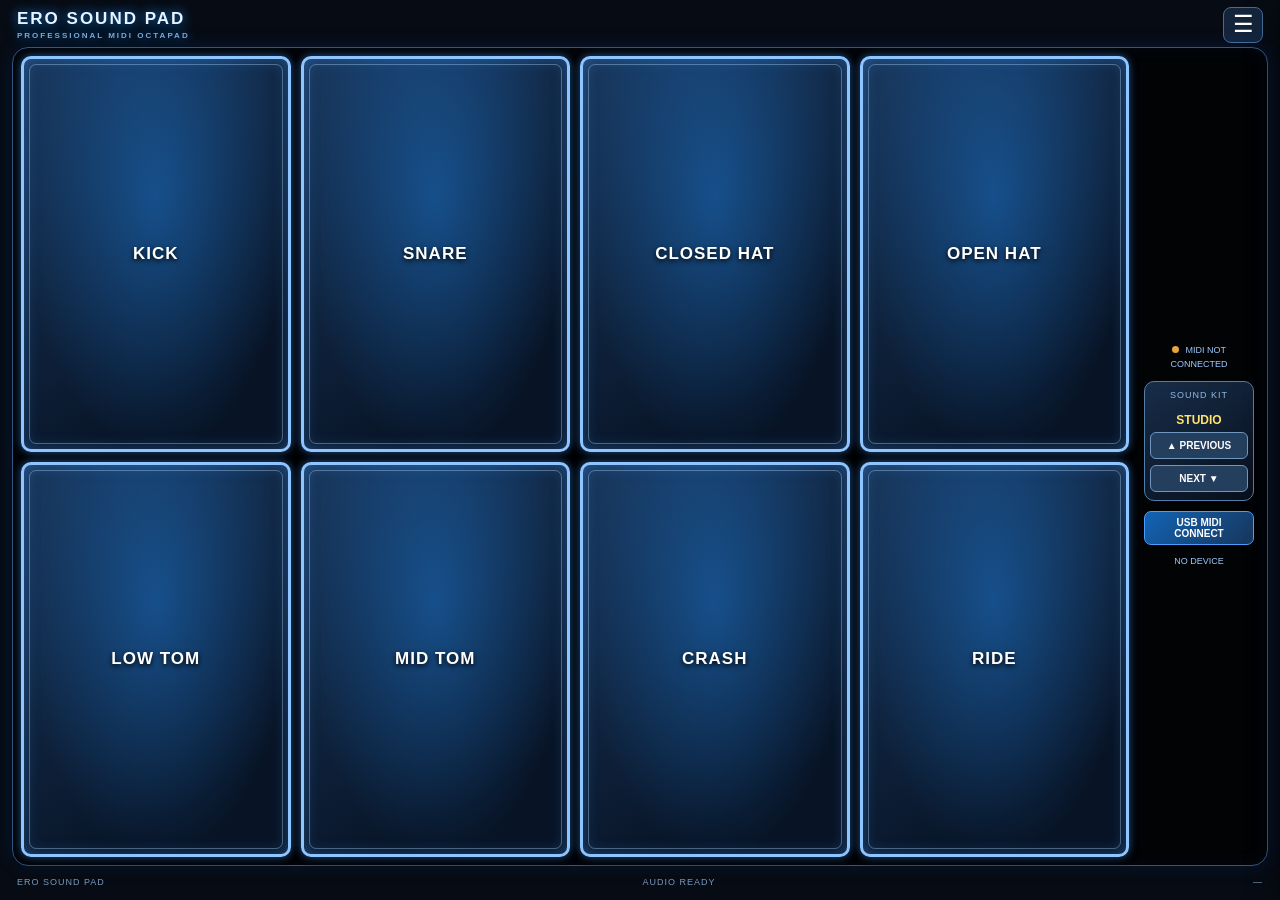
==== index.html @ a46ae7a3 "Add files via upload" ====
<!DOCTYPE html>
<html lang="en">
<head>
<meta charset="UTF-8">
<meta name="viewport" content="width=device-width, initial-scale=1.0, maximum-scale=1.0, user-scalable=no">
<meta name="theme-color" content="#080d18">
<title>ERO SOUND PAD</title>
<link rel="manifest" href="./manifest.json">
<link rel="icon" type="image/png" sizes="192x192" href="./icon-192.png">
<link rel="apple-touch-icon" href="./icon-192.png">
<meta name="mobile-web-app-capable" content="yes">
<meta name="apple-mobile-web-app-capable" content="yes">
<meta name="apple-mobile-web-app-status-bar-style" content="black-translucent">

<style>
:root {
    --pad-border: #8fc5ff;
    --pad-glow: 0.55;
    --pad-radius: 12px;
    --pad-top: #19385e;
    --pad-bottom: #081426;
    --panel-bg: #070b13;
}
* {
    box-sizing: border-box;
    -webkit-tap-highlight-color: transparent;
}

html, body {
    margin: 0;
    width: 100%;
    height: 100%;
    overflow: hidden;
    background: var(--panel-bg);
    color: white;
    font-family: Arial, sans-serif;
    user-select: none;
    -webkit-user-select: none;
}

button {
    font-family: inherit;
    cursor: pointer;
}

#app {
    width: 100%;
    height: 100dvh;
    min-height: 0;
    display: flex;
    flex-direction: column;
    padding: 9px;
    gap: 8px;
    background: var(--panel-bg);
}

/* TOP BAR */
.topbar {
    height: 43px;
    min-height: 43px;
    display: flex;
    align-items: center;
    justify-content: space-between;
    padding: 0 5px;
}

.brand {
    font-size: 17px;
    font-weight: 900;
    letter-spacing: 2px;
    color: #e8f4ff;
    text-shadow: 0 0 12px #168dff;
}

.brand small {
    display: block;
    margin-top: 2px;
    font-size: 8px;
    letter-spacing: 2px;
    color: #7da9d8;
}

.menu-button {
    width: 40px;
    height: 36px;
    border: 1px solid #456b96;
    border-radius: 8px;
    color: white;
    background: #14243b;
    font-size: 23px;
}

/* MAIN AREA */
.main {
    flex: 1;
    min-height: 0;
    display: grid;
    grid-template-columns: minmax(0, 1fr) 112px;
    gap: 10px;
    padding: 9px;
    border: 1px solid #34577c;
    border-radius: 16px;
    background: rgba(0, 0, 0, 0.72);
    box-shadow:
        0 0 20px rgba(0, 110, 255, 0.13),
        inset 0 0 18px rgba(30, 100, 180, 0.08);
}

/* EIGHT PADS */
#padGrid {
    display: grid !important;
    grid-template-columns: repeat(4, minmax(0, 1fr)) !important;
    grid-template-rows: repeat(2, minmax(0, 1fr)) !important;
    gap: 9px !important;
    width: 100%;
    height: 100%;
    min-width: 0;
    min-height: 0;
}

#padGrid [data-pad] {
    position: relative;
    display: flex;
    align-items: center;
    justify-content: center;
    min-width: 0;
    min-height: 0;
    padding: 4px;

    border: 3px solid var(--pad-border) !important;
    border-radius: var(--pad-radius) !important;

    background:
        radial-gradient(ellipse at 50% 35%,
        rgba(28, 117, 205, 0.52),
        transparent 72%),
        linear-gradient(145deg, var(--pad-top), var(--pad-bottom) 80%) !important;

    color: #ffffff !important;
    font-size: clamp(10px, 2.2vw, 17px) !important;
    font-weight: 900 !important;
    letter-spacing: 1px;

    text-shadow: 0 2px 5px #000;
    box-shadow:
        inset 0 0 15px rgba(65, 155, 255, 0.35),
        0 0 8px rgba(65, 155, 255, var(--pad-glow)),
        0 4px 8px rgba(0, 0, 0, 0.7) !important;

    touch-action: none;
    user-select: none;
    -webkit-user-select: none;
    overflow: hidden;
    transition: transform 0.06s, background 0.06s;
}

#padGrid [data-pad]::before {
    content: "";
    position: absolute;
    inset: 5px;
    border: 1px solid rgba(190, 225, 255, 0.35);
    border-radius: 7px;
    pointer-events: none;
}

/* PAD PRESSED EFFECT */
#padGrid [data-pad]:active,
#padGrid [data-pad].active {
    transform: scale(0.96);
    border-color: #ffffff !important;
    background: radial-gradient(circle, #75e4ff, #147bd8 60%, #08264b) !important;
    box-shadow:
        0 0 15px #42caff,
        0 0 30px rgba(40, 160, 255, 0.95),
        inset 0 0 20px rgba(255,255,255,0.5) !important;
}

/* RIGHT CONTROL PANEL */
.side-panel {
    display: flex;
    flex-direction: column;
    align-items: stretch;
    justify-content: center;
    gap: 10px;
    min-width: 0;
    padding: 5px;
}

.connection {
    text-align: center;
    font-size: 9px;
    line-height: 1.5;
    color: #9ccaff;
    overflow-wrap: anywhere;
}

.status-dot {
    display: inline-block;
    width: 7px;
    height: 7px;
    margin-right: 4px;
    border-radius: 50%;
    background: #e7a43c;
}

.status-dot.on {
    background: #27e88c;
    box-shadow: 0 0 8px #27e88c;
}

.kit-box {
    border: 1px solid #547da7;
    border-radius: 10px;
    padding: 8px 5px;
    background: linear-gradient(145deg, #172d48, #080f1c);
    text-align: center;
}

.kit-label {
    font-size: 9px;
    color: #8fb9e7;
    letter-spacing: 1px;
    margin-bottom: 7px;
}

.kit-name {
    min-height: 25px;
    display: flex;
    align-items: center;
    justify-content: center;
    color: #ffe36b;
    font-weight: 900;
    font-size: 12px;
    overflow-wrap: anywhere;
}

.kit-buttons {
    display: flex;
    flex-direction: column;
    gap: 6px;
}

.kit-buttons button {
    height: 27px;
    border: 1px solid #7196bd;
    border-radius: 6px;
    background: #243e5d;
    color: white;
    font-size: 10px;
    font-weight: bold;
}

.kit-buttons button:active {
    background: #1687df;
}

.midi-button {
    height: 34px;
    border: 1px solid #4d9dff;
    border-radius: 7px;
    background: linear-gradient(135deg, #1264b5, #17365c);
    color: white;
    font-size: 10px;
    font-weight: bold;
}

.midi-button:active {
    background: #258de8;
}

/* BOTTOM BAR */
.bottom {
    height: 28px;
    min-height: 28px;
    display: flex;
    align-items: center;
    justify-content: space-between;
    padding: 0 5px;
    color: #7799bd;
    font-size: 9px;
    letter-spacing: 1px;
}

/* MENU PANEL */
#menuPanel {
    position: fixed;
    z-index: 20;
    top: 0;
    right: 0;
    width: min(340px, 88vw);
    height: 100dvh;
    padding: 15px;
    overflow-y: auto;
    background: #0c1727;
    border-left: 1px solid #42658c;
    box-shadow: -10px 0 30px #000b;
    transform: translateX(105%);
    transition: transform 0.2s ease;
}

#menuPanel.open {
    transform: translateX(0);
}

.menu-heading {
    display: flex;
    justify-content: space-between;
    align-items: center;
    margin-bottom: 15px;
    font-weight: bold;
    color: #b9dcff;
}

#closeMenu {
    border: 1px solid #456b96;
    border-radius: 6px;
    padding: 6px 12px;
    color: white;
    background: #1b3553;
}

.menu-section {
    margin: 12px 0;
    padding: 12px;
    border: 1px solid #294b70;
    border-radius: 10px;
    background: #101f33;
}

.menu-section h3 {
    margin: 0 0 10px;
    font-size: 12px;
    color: #80baff;
}

#volume {
    width: 100%;
    accent-color: #269cff;
}

#volumeText {
    font-size: 12px;
    color: #ffe36b;
}

#stop {
    width: 100%;
    height: 34px;
    border: 1px solid #bd5555;
    border-radius: 7px;
    background: #572329;
    color: white;
    font-weight: bold;
}

#mapping {
    display: flex;
    flex-direction: column;
    gap: 7px;
}

.mapping-row {
    display: grid;
    grid-template-columns: 1fr auto;
    gap: 5px;
    align-items: center;
    padding: 8px;
    border-radius: 7px;
    background: #172b43;
    font-size: 10px;
}

.mapping-row span {
    color: #8fc5ff;
}

.mapping-row button {
    grid-column: 1 / -1;
    height: 28px;
    border: 1px solid #4a8cc8;
    border-radius: 6px;
    background: #1d4770;
    color: white;
    font-size: 10px;
}

.mapping-row button.wait {
    background: #805d16;
}

/* TOAST */
#toast {
    position: fixed;
    z-index: 40;
    bottom: 40px;
    left: 50%;
    transform: translateX(-50%);
    max-width: 90vw;
    padding: 10px 16px;
    border: 1px solid #5598d6;
    border-radius: 8px;
    background: #10233a;
    color: white;
    font-size: 12px;
    text-align: center;
    opacity: 0;
    pointer-events: none;
    transition: opacity 0.2s;
}

#toast.show {
    opacity: 1;
}

/* HIDDEN LEGACY SELECT */
#kit {
    display: none !important;
}


/* EIGHT-PAD VISUAL EDITOR */
.pad-picker-heading {
    margin: 8px 0;
    color: #8fc5ff;
    font-size: 12px;
    font-weight: 800;
    letter-spacing: 1px;
}
.pad-picker-grid {
    display: grid;
    grid-template-columns: repeat(4, minmax(0, 1fr));
    gap: 7px;
    margin: 8px 0 14px;
}
.pad-pick {
    min-width: 0;
    min-height: 72px;
    padding: 7px 3px;
    border: 2px solid #6798c9;
    border-radius: 9px;
    background: linear-gradient(145deg,#1d4b78,#0b1b30);
    color: #eef7ff;
    display: flex;
    flex-direction: column;
    align-items: center;
    justify-content: center;
    gap: 4px;
    box-shadow: inset 0 0 12px rgba(80,160,255,.12);
}
.pad-pick.selected {
    border-color: #ffe600;
    box-shadow: 0 0 10px rgba(255,230,0,.35), inset 0 0 15px rgba(255,230,0,.10);
}
.pad-pick-number {
    font-size: 10px;
    color: #9bcaff;
}
.pad-pick strong {
    font-size: 11px;
    line-height: 1.15;
    text-align: center;
}
.pad-pick small {
    font-size: 7px;
    color: #a9c9eb;
    letter-spacing: .3px;
}

/* BULK IMPORT AND KIT MANAGER */
#sampleUploadMultiple, #kitNameInput {
    display: block;
    width: 100%;
    max-width: 100%;
    margin: 7px 0;
    padding: 9px;
    border: 1px solid #456b96;
    border-radius: 7px;
    background: #172b43;
    color: white;
    font-size: 12px;
}
#kitManager .sample-actions {
    display: flex;
    gap: 8px;
    margin-top: 8px;
}
#kitManager .sample-actions button {
    flex: 1;
    min-height: 34px;
    border: 1px solid #5685b2;
    border-radius: 7px;
    background: #1d4770;
    color: white;
    font-size: 11px;
    font-weight: bold;
}
#kitManager .wide-action {
    width: 100%;
    min-height: 36px;
    margin: 7px 0;
    border: 1px solid #6d9bc8;
    border-radius: 7px;
    background: #214b70;
    color: white;
    font-weight: bold;
}
#kitManager select {
    width: 100%;
    min-height: 36px;
    padding: 6px;
    border: 1px solid #456b96;
    border-radius: 7px;
    background: #172b43;
    color: white;
}

/* DESIGN SETTINGS CONTROLS */
.design-label {
    display: block;
    margin: 10px 0 5px;
    color: #a9c9eb;
    font-size: 11px;
}
#designSettings input[type="color"] {
    display: block;
    width: 100%;
    height: 34px;
    border: 1px solid #456b96;
    border-radius: 6px;
    background: #101f33;
}
#designSettings select {
    width: 100%;
    min-height: 34px;
    padding: 5px 8px;
    border: 1px solid #456b96;
    border-radius: 6px;
    background: #172b43;
    color: white;
}
.design-value {
    color: #ffe36b;
    font-size: 11px;
}
#resetDesign {
    width: 100%;
    min-height: 36px;
    margin-top: 14px;
    border: 1px solid #7ca8d3;
    border-radius: 7px;
    background: #203e5d;
    color: white;
    font-weight: bold;
}


/* AUDIO ENGINE / SAMPLE EDITOR CONTROLS */
#menuPanel input[type="file"] {
    width: 100%;
    color: #d9eaff;
    font-size: 11px;
    padding: 7px;
    border: 1px solid #456b96;
    border-radius: 6px;
    background: #172b43;
}
#menuPanel select,
#menuPanel input[type="range"] {
    width: 100%;
    accent-color: #269cff;
}
#menuPanel select {
    min-height: 34px;
    padding: 5px 8px;
    border: 1px solid #456b96;
    border-radius: 6px;
    background: #172b43;
    color: #fff;
}
.sample-note {
    margin-top: 8px;
    color: #91b5da;
    font-size: 10px;
    line-height: 1.45;
    overflow-wrap: anywhere;
}
.sample-actions {
    display: grid;
    grid-template-columns: 1fr 1fr;
    gap: 7px;
    margin-top: 8px;
}
.sample-actions button,
.wide-action {
    min-height: 34px;
    padding: 7px;
    border: 1px solid #4d91cb;
    border-radius: 7px;
    background: #1d4770;
    color: white;
    font-size: 10px;
    font-weight: bold;
}
.wide-action {
    width: 100%;
    margin-top: 9px;
}
#assignedSamples {
    padding: 8px;
    margin-top: 8px;
    border-radius: 7px;
    background: #172b43;
    white-space: pre-line;
}

/* LANDSCAPE */
@media (orientation: landscape) {
    #app {
        padding: 7px 12px;
        gap: 5px;
    }

    .topbar {
        height: 35px;
        min-height: 35px;
    }

    .main {
        padding: 8px;
        grid-template-columns: minmax(0, 1fr) 120px;
    }

    #padGrid {
        gap: 10px !important;
    }

    #padGrid [data-pad] {
        border-radius: var(--pad-radius) !important;
    }

    .bottom {
        height: 22px;
        min-height: 22px;
    }
}

/* SMALL LANDSCAPE PHONES */
@media (max-height: 400px) and (orientation: landscape) {
    .topbar {
        height: 29px;
        min-height: 29px;
    }

    .brand {
        font-size: 14px;
    }

    .main {
        padding: 5px;
        gap: 6px;
        grid-template-columns: minmax(0, 1fr) 105px;
    }

    #padGrid {
        gap: 6px !important;
    }

    #padGrid [data-pad] {
        border-width: 2px !important;
        border-radius: 9px !important;
    }

    .side-panel {
        gap: 5px;
    }

    .kit-box {
        padding: 5px 3px;
    }

    .bottom {
        height: 18px;
        min-height: 18px;
    }
}
</style>
</head>

<body>

<div id="app">

    <header class="topbar">
        <div class="brand">
            ERO SOUND PAD
            <small>PROFESSIONAL MIDI OCTAPAD</small>
        </div>

        <button class="menu-button" id="menuButton" aria-label="Open menu">☰</button>
    </header>

    <main class="main">

        <!-- 8 TOUCH PADS -->
        <section id="padGrid">

            <button class="pad" data-pad="0">KICK</button>
            <button class="pad" data-pad="1">SNARE</button>
            <button class="pad" data-pad="2">CLOSED HAT</button>
            <button class="pad" data-pad="3">OPEN HAT</button>

            <button class="pad" data-pad="4">LOW TOM</button>
            <button class="pad" data-pad="5">MID TOM</button>
            <button class="pad" data-pad="6">CRASH</button>
            <button class="pad" data-pad="7">RIDE</button>

        </section>

        <!-- RIGHT SIDE -->
        <aside class="side-panel">

            <div class="connection">
                <span class="status-dot" id="dot"></span>
                <span id="connection">MIDI NOT CONNECTED</span>
            </div>

            <div class="kit-box">
                <div class="kit-label">SOUND KIT</div>

                <div class="kit-name" id="kitName">STUDIO</div>

                <div class="kit-buttons">
                    <button id="previousKit">▲ PREVIOUS</button>
                    <button id="nextKit">NEXT ▼</button>
                </div>
            </div>

            <button class="midi-button" id="midi">
                USB MIDI CONNECT
            </button>

            <div class="connection" id="midiTag">
                NO DEVICE
            </div>

        </aside>

    </main>

    <footer class="bottom">
        <span>ERO SOUND PAD</span>
        <span id="audio">AUDIO READY</span>
        <span id="rate">—</span>
    </footer>

</div>

<!-- SETTINGS / MENU -->
<div id="menuPanel">

    <div class="menu-heading">
        <span>ERO SOUND PAD SETTINGS</span>
        <button id="closeMenu">CLOSE ✕</button>
    </div>

    <section class="menu-section">
        <h3>MASTER VOLUME</h3>
        <input type="range" id="volume" min="0" max="100" value="80">
        <div id="volumeText">80%</div>
    </section>

    <section class="menu-section">
        <h3>ALL SOUNDS</h3>
        <button id="stop">STOP ALL SOUNDS</button>
    </section>


    <section class="menu-section">
        <h3>MIDI INPUT & VELOCITY</h3>
        <label class="design-label" for="midiDevice">MIDI Input Device</label>
        <select id="midiDevice"><option value="">Connect MIDI first</option></select>
        <label class="design-label" for="midiChannel">MIDI Channel</label>
        <select id="midiChannel">
            <option value="0">All Channels (Omni)</option>
            <option value="1">Channel 1</option>
            <option value="2">Channel 2</option>
            <option value="3">Channel 3</option>
            <option value="4">Channel 4</option>
            <option value="5">Channel 5</option>
            <option value="6">Channel 6</option>
            <option value="7">Channel 7</option>
            <option value="8">Channel 8</option>
            <option value="9">Channel 9</option>
            <option value="10">Channel 10</option>
            <option value="11">Channel 11</option>
            <option value="12">Channel 12</option>
            <option value="13">Channel 13</option>
            <option value="14">Channel 14</option>
            <option value="15">Channel 15</option>
            <option value="16">Channel 16</option>
        </select>
        <label class="design-label" for="velocityCurve">Velocity Response</label>
        <select id="velocityCurve">
            <option value="linear">Linear</option>
            <option value="soft">Soft</option>
            <option value="hard">Hard</option>
        </select>
        <div id="midiMonitor" class="sample-note">Waiting for MIDI input…</div>
    </section>

    <section class="menu-section">
        <h3>WAV SAMPLE LIBRARY</h3>
        <label class="design-label" for="sampleUpload">Import WAV from phone</label>
        <input id="sampleUpload" type="file" accept=".wav,audio/wav,audio/x-wav">
        <div class="sample-note">Import one WAV file.</div>
        <label class="design-label" for="sampleUploadMultiple">Import multiple WAV files together</label>
        <input id="sampleUploadMultiple" type="file" accept=".wav,audio/wav,audio/x-wav" multiple>
        <div class="sample-note">Select several WAV files in one file-picker action. The app checks the WAV file header too, so Android file providers that report unusual file types can still be accepted. After import, choose Pad 1–8 below and assign its sample.</div>
        <label class="design-label" for="sampleLibrary">Saved Samples</label>
        <select id="sampleLibrary"><option value="">No samples imported</option></select>
        <div class="sample-actions">
            <button type="button" id="previewSample">PREVIEW</button>
            <button type="button" id="deleteSample">DELETE</button>
        </div>
        <div id="sampleStatus" class="sample-note">No sample selected.</div>
    </section>

    <section class="menu-section">
        <h3>PAD SAMPLE ASSIGNMENT & EDITOR</h3>
        <div class="pad-picker-heading">SELECT A PAD TO EDIT</div>
        <div id="padPicker" class="pad-picker-grid" aria-label="Choose one of eight pads"></div>
        <label class="design-label" for="editPad">Pad selection (list)</label>
        <select id="editPad">
            <option value="0">01 · KICK</option>
            <option value="1">02 · SNARE</option>
            <option value="2">03 · CLOSED HAT</option>
            <option value="3">04 · OPEN HAT</option>
            <option value="4">05 · LOW TOM</option>
            <option value="5">06 · MID TOM</option>
            <option value="6">07 · CRASH</option>
            <option value="7">08 · RIDE</option>
        </select>
        <label class="design-label" for="editLayer">Sample Layer</label>
        <select id="editLayer">
            <option value="A">Layer A</option>
            <option value="B">Layer B</option>
        </select>
        <button type="button" id="assignSample" class="wide-action">ASSIGN SELECTED WAV TO LAYER</button>
        <div id="assignedSamples" class="sample-note">No samples assigned.</div>

        <label class="design-label" for="layerMode">Two-layer playback</label>
        <select id="layerMode">
            <option value="both">Play A + B together</option>
            <option value="velocity">Switch A / B by velocity</option>
        </select>
        <label class="design-label" for="velocitySplit">Velocity split (A below / B at or above)</label>
        <input id="velocitySplit" type="range" min="1" max="127" value="90">
        <div id="velocitySplitValue" class="design-value">90</div>

        <label class="design-label" for="samplePitch">Pitch (semitones)</label>
        <input id="samplePitch" type="range" min="-24" max="24" value="0">
        <div id="samplePitchValue" class="design-value">0 semitones</div>
        <label class="design-label" for="sampleVolume">Layer Volume</label>
        <input id="sampleVolume" type="range" min="0" max="150" value="100">
        <div id="sampleVolumeValue" class="design-value">100%</div>
        <label class="design-label" for="samplePan">Pan</label>
        <input id="samplePan" type="range" min="-100" max="100" value="0">
        <div id="samplePanValue" class="design-value">Center</div>
        <button type="button" id="savePadSettings" class="wide-action">SAVE PAD SETTINGS</button>
    </section>

    <section class="menu-section" id="kitManager">
        <h3>MY SOUND KITS</h3>
        <label class="design-label" for="kitNameInput">Kit name</label>
        <input id="kitNameInput" type="text" maxlength="40" placeholder="e.g. My Acoustic Kit">
        <button type="button" id="saveKit" class="wide-action">SAVE CURRENT 8-PAD KIT</button>
        <label class="design-label" for="savedKits">Saved kits on this device</label>
        <select id="savedKits"><option value="">No saved kits yet</option></select>
        <div class="sample-actions">
            <button type="button" id="loadKit">LOAD KIT</button>
            <button type="button" id="deleteKit">DELETE KIT</button>
        </div>
        <div id="kitLibraryStatus" class="sample-note">Save your current eight-pad setup as a named kit.</div>
        <div class="sample-note">A kit stores all eight pads, both sample layers, MIDI note mappings, velocity settings, pitch, volume and pan. Deleting a kit does not delete its original WAV samples.</div>
    </section>

    <section class="menu-section" id="designSettings">
        <h3>PLAY SCREEN DESIGN</h3>

        <label class="design-label" for="designPadColor">Pad colour</label>
        <input type="color" id="designPadColor" value="#19385e">

        <label class="design-label" for="designBorderColor">Pad border colour</label>
        <input type="color" id="designBorderColor" value="#8fc5ff">

        <label class="design-label" for="designGlow">Glow strength</label>
        <input type="range" id="designGlow" min="0" max="100" value="55">
        <div class="design-value" id="designGlowValue">55%</div>

        <label class="design-label" for="designRadius">Pad shape</label>
        <select id="designRadius">
            <option value="4px">Square</option>
            <option value="10px">Soft rounded</option>
            <option value="16px">Rounded</option>
        </select>

        <label class="design-label" for="designBackground">Background</label>
        <select id="designBackground">
            <option value="dark">Dark studio</option>
            <option value="blue">Deep blue</option>
            <option value="black">Pure black</option>
            <option value="forest">Forest green</option>
        </select>

        <button type="button" id="resetDesign">RESET DESIGN</button>
    </section>

    <section class="menu-section">
        <h3>MIDI PAD MAPPING / MIDI LEARN</h3>
        <div id="mapping"></div>
    </section>

</div>

<!-- EXISTING APP.JS COMPATIBILITY -->
<select id="kit">
    <option value="studio">STUDIO</option>
    <option value="electronic">ELECTRONIC</option>
    <option value="world">WORLD</option>
    <option value="sri-lankan">SRI LANKAN</option>
</select>

<div id="toast"></div>

<script src="./sample-store.js"></script>
<script src="./audio-engine.js"></script>
<script src="./app.js"></script>



</body>
</html>
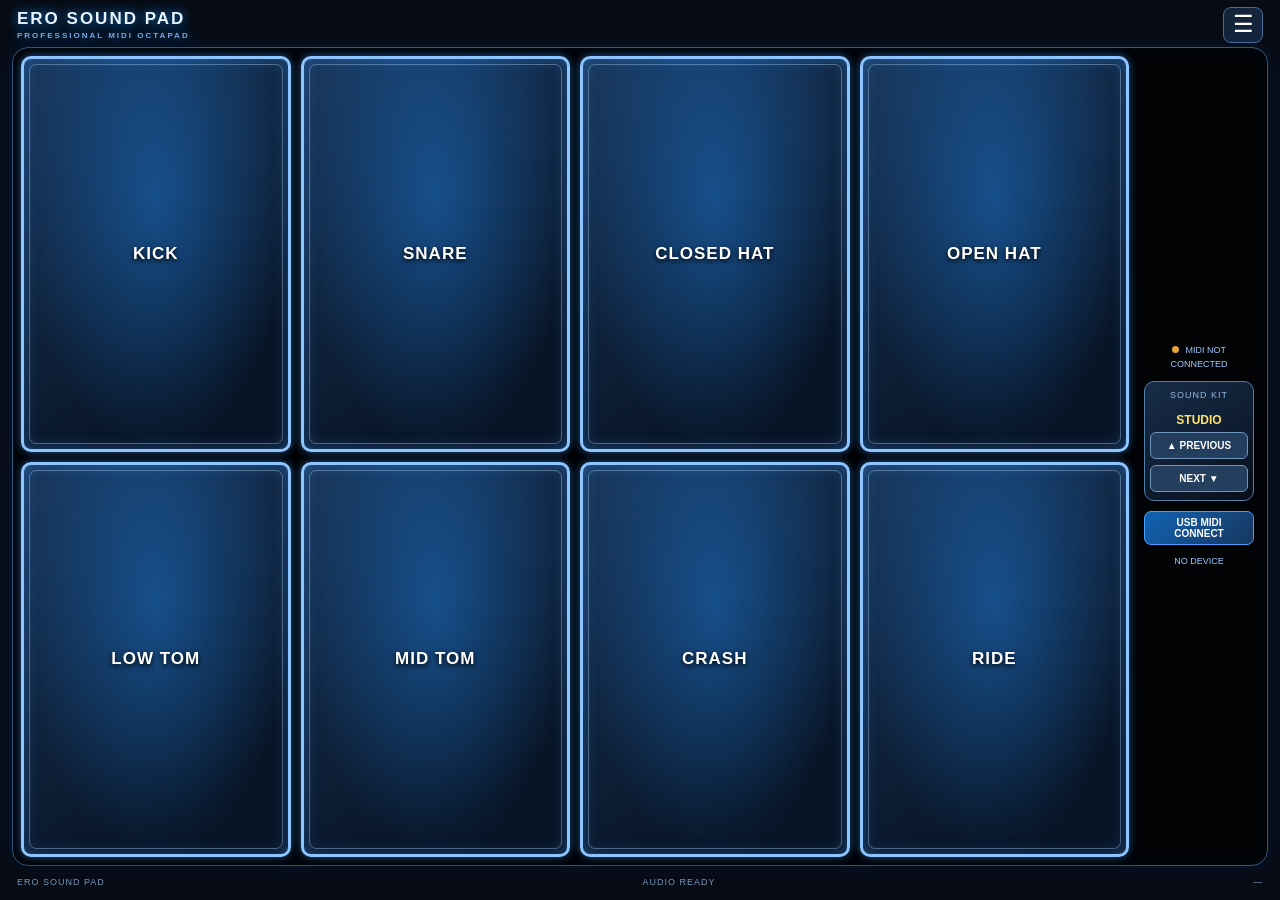
==== commit 811f3030: "Add files via upload" ====
--- a/index.html
+++ b/index.html
@@ -419,6 +419,15 @@
 }
 
 
+.layer-volume-box {
+    margin: 8px 0;
+    padding: 9px;
+    border: 1px solid #355a80;
+    border-radius: 8px;
+    background: rgba(22,48,76,.55);
+}
+.layer-volume-box input { width: 100%; }
+
 /* EIGHT-PAD VISUAL EDITOR */
 .pad-picker-heading {
     margin: 8px 0;
@@ -684,6 +693,75 @@
         min-height: 18px;
     }
 }
+
+/* v1.7 FULL-SCREEN LANDSCAPE SETTINGS WORKSPACE */
+#menuPanel {
+  position: fixed !important;
+  inset: 0 !important;
+  z-index: 9999 !important;
+  width: 100vw !important;
+  height: 100dvh !important;
+  max-height: 100dvh !important;
+  overflow-y: auto !important;
+  overflow-x: hidden !important;
+  padding: 12px 16px 24px !important;
+  background: #070d18 !important;
+  display: none;
+  box-sizing: border-box;
+}
+#menuPanel.open { display: block !important; }
+#menuPanel .menu-heading {
+  position: sticky;
+  top: 0;
+  z-index: 20;
+  display: flex;
+  align-items: center;
+  justify-content: space-between;
+  padding: 8px 4px 12px;
+  margin: -12px -16px 12px;
+  background: rgba(7,13,24,.97);
+  border-bottom: 1px solid #315477;
+}
+#menuPanel .menu-section {
+  width: 100%;
+  box-sizing: border-box;
+  margin: 0 0 12px;
+  padding: 14px;
+  border: 1px solid #29496a;
+  border-radius: 12px;
+  background: linear-gradient(145deg,#101e31,#091321);
+}
+#menuPanel .menu-section h3 {
+  margin: 0 0 12px;
+  color: #9dccff;
+  font-size: 14px;
+  letter-spacing: .8px;
+}
+#menuPanel .menu-workspace {
+  display: grid;
+  grid-template-columns: minmax(240px, .85fr) minmax(360px, 1.6fr);
+  gap: 12px;
+  align-items: start;
+}
+#menuPanel .menu-workspace > .menu-section { margin-bottom: 0; }
+#menuPanel .pad-editor-section { scroll-margin-top: 72px; }
+#menuPanel .pad-picker-grid {
+  grid-template-columns: repeat(4,minmax(0,1fr));
+  gap: 8px;
+}
+#menuPanel .pad-pick { min-height: 78px; cursor: pointer; }
+#menuPanel .pad-pick.selected {
+  border-color: #ffe600 !important;
+  box-shadow: 0 0 12px rgba(255,230,0,.42), inset 0 0 12px rgba(255,230,0,.12);
+}
+#menuPanel input, #menuPanel select, #menuPanel button { max-width: 100%; }
+#menuPanel .design-label { margin-top: 12px; }
+#menuPanel .sample-actions button,
+#menuPanel .wide-action { min-height: 40px; }
+@media (max-width: 760px) {
+  #menuPanel .menu-workspace { grid-template-columns: 1fr; }
+}
+
 </style>
 </head>
 
@@ -760,7 +838,7 @@
 <div id="menuPanel">
 
     <div class="menu-heading">
-        <span>ERO SOUND PAD SETTINGS</span>
+        <span>ERO SOUND PAD · FULL SCREEN WORKSPACE</span>
         <button id="closeMenu">CLOSE ✕</button>
     </div>
 
@@ -826,9 +904,10 @@
         <div id="sampleStatus" class="sample-note">No sample selected.</div>
     </section>
 
-    <section class="menu-section">
-        <h3>PAD SAMPLE ASSIGNMENT & EDITOR</h3>
+    <section class="menu-section pad-editor-section">
+        <h3 id="padEditorTitle">PAD EDITOR · SELECT A PAD</h3>
         <div class="pad-picker-heading">SELECT A PAD TO EDIT</div>
+        <div class="sample-note">Tap one of the eight pads below. The selected pad will be highlighted in yellow.</div>
         <div id="padPicker" class="pad-picker-grid" aria-label="Choose one of eight pads"></div>
         <label class="design-label" for="editPad">Pad selection (list)</label>
         <select id="editPad">
@@ -861,9 +940,16 @@
         <label class="design-label" for="samplePitch">Pitch (semitones)</label>
         <input id="samplePitch" type="range" min="-24" max="24" value="0">
         <div id="samplePitchValue" class="design-value">0 semitones</div>
-        <label class="design-label" for="sampleVolume">Layer Volume</label>
-        <input id="sampleVolume" type="range" min="0" max="150" value="100">
-        <div id="sampleVolumeValue" class="design-value">100%</div>
+        <div class="layer-volume-box">
+          <label class="design-label" for="sampleVolumeA">LAYER A VOLUME</label>
+          <input id="sampleVolumeA" type="range" min="0" max="150" value="100">
+          <div id="sampleVolumeAValue" class="design-value">100%</div>
+        </div>
+        <div class="layer-volume-box">
+          <label class="design-label" for="sampleVolumeB">LAYER B VOLUME</label>
+          <input id="sampleVolumeB" type="range" min="0" max="150" value="100">
+          <div id="sampleVolumeBValue" class="design-value">100%</div>
+        </div>
         <label class="design-label" for="samplePan">Pan</label>
         <input id="samplePan" type="range" min="-100" max="100" value="0">
         <div id="samplePanValue" class="design-value">Center</div>
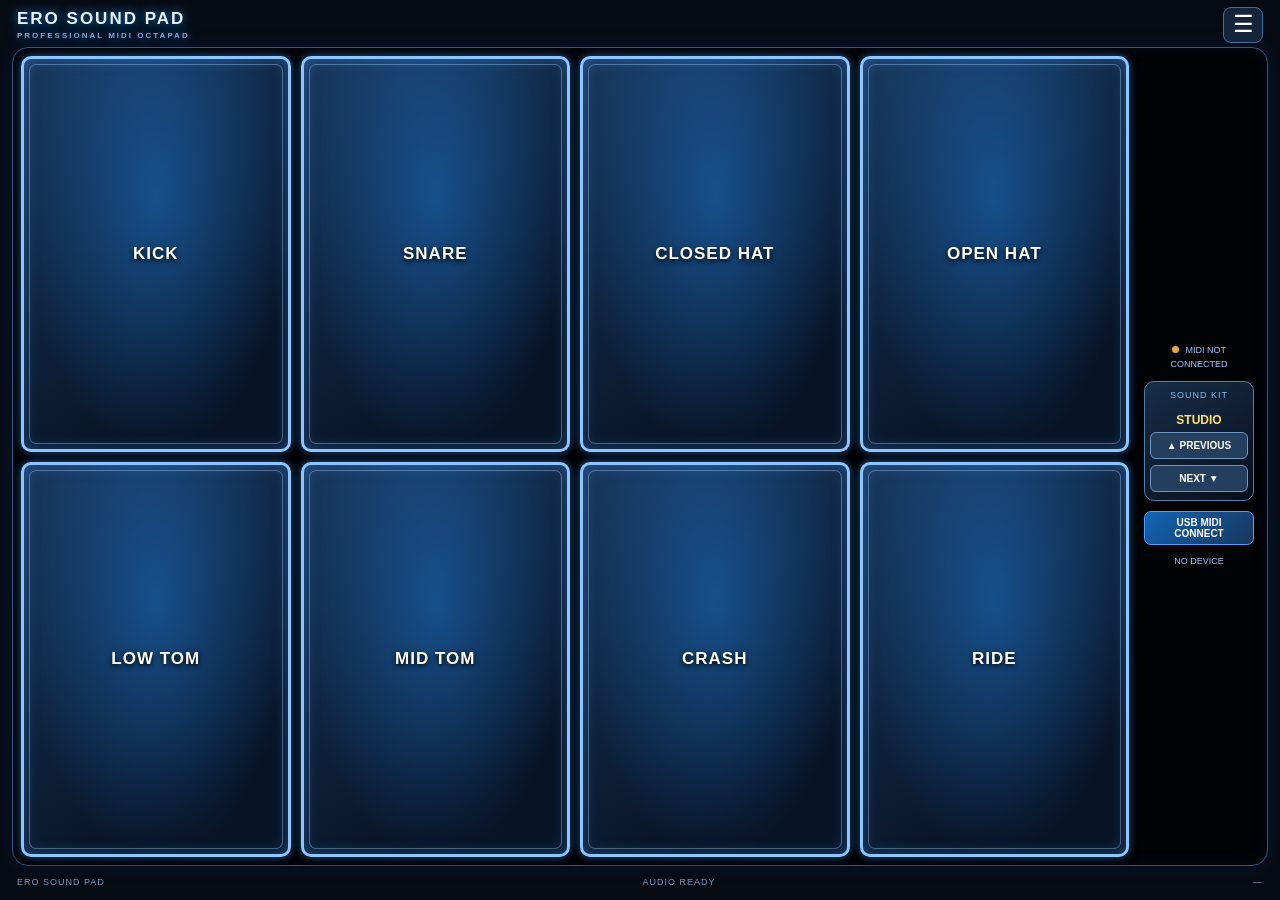
==== commit 1ae9eca4: "Add files via upload" ====
--- a/index.html
+++ b/index.html
@@ -694,22 +694,27 @@
     }
 }
 
-/* v1.7 FULL-SCREEN LANDSCAPE SETTINGS WORKSPACE */
+/* v1.8 COMPACT LANDSCAPE SETTINGS DRAWER (reference-inspired) */
 #menuPanel {
   position: fixed !important;
-  inset: 0 !important;
+  inset: 0 0 0 auto !important;
   z-index: 9999 !important;
-  width: 100vw !important;
+  width: min(900px, 76vw) !important;
   height: 100dvh !important;
   max-height: 100dvh !important;
   overflow-y: auto !important;
   overflow-x: hidden !important;
-  padding: 12px 16px 24px !important;
+  padding: 10px 14px 20px !important;
   background: #070d18 !important;
   display: none;
   box-sizing: border-box;
+  border-left: 1px solid #42658c;
+  box-shadow: -12px 0 32px #000b;
 }
 #menuPanel.open { display: block !important; }
+@media (max-width: 760px) {
+  #menuPanel { width: 88vw !important; }
+}
 #menuPanel .menu-heading {
   position: sticky;
   top: 0;
@@ -762,6 +767,75 @@
   #menuPanel .menu-workspace { grid-template-columns: 1fr; }
 }
 
+
+/* v2.0 BACKING TRACK PLAYER */
+#backingTrackSection input[type="range"] { width:100%; accent-color:#269cff; }
+#backingTrackAudio { display:none; }
+.backing-controls { display:flex; gap:7px; }
+.backing-controls button { flex:1; min-width:0; }
+.backing-time { display:flex; justify-content:space-between; font-variant-numeric:tabular-nums; }
+#backingTrackName { overflow-wrap:anywhere; }
+
+
+
+/* v2.1 PREMIUM MENU THEME + HARDWARE-STYLE BUTTON FEEDBACK */
+#menuPanel {
+  color: #eaf5ff !important;
+  background:
+    radial-gradient(ellipse at 12% 0%, rgba(24,112,190,.20), transparent 42%),
+    linear-gradient(160deg, #09182a 0%, #060d18 62%, #081321 100%) !important;
+  border-left: 1px solid #3b79a8 !important;
+  box-shadow: -14px 0 38px rgba(0,0,0,.72), inset 1px 0 rgba(125,198,255,.08) !important;
+}
+#menuPanel .menu-heading {
+  color: #d9efff !important;
+  text-shadow: 0 0 12px rgba(47,160,255,.35);
+  border-bottom-color: #285579 !important;
+  background: rgba(7,16,29,.97) !important;
+}
+#menuPanel .menu-section {
+  border-color: #294f70 !important;
+  background: linear-gradient(145deg, rgba(18,39,61,.98), rgba(8,20,34,.98)) !important;
+  box-shadow: inset 0 1px rgba(170,220,255,.045), 0 5px 14px rgba(0,0,0,.18);
+}
+#menuPanel .menu-section h3 {
+  color: #78c9ff !important;
+  text-shadow: 0 0 8px rgba(36,151,255,.18);
+}
+#menuPanel button,
+#app button:not([data-pad]) {
+  transition: transform .075s ease, filter .075s ease, box-shadow .075s ease, background-color .075s ease;
+  transform: translateY(0) scale(1);
+  -webkit-user-select: none;
+  user-select: none;
+  touch-action: manipulation;
+}
+#menuPanel button:active,
+#app button:not([data-pad]):active {
+  transform: translateY(2px) scale(.975);
+  filter: brightness(1.28);
+  box-shadow: inset 0 3px 7px rgba(0,0,0,.48), 0 0 10px rgba(48,164,255,.22) !important;
+}
+#menuPanel button {
+  border: 1px solid #3979a8;
+  border-radius: 8px;
+  color: #f2f9ff;
+  background: linear-gradient(180deg, #1c4b70, #102b45);
+  box-shadow: inset 0 1px rgba(210,240,255,.13), 0 3px 7px rgba(0,0,0,.3);
+}
+#menuPanel button:focus-visible,
+#app button:focus-visible {
+  outline: 2px solid #75d5ff;
+  outline-offset: 2px;
+}
+#closeMenu { background: linear-gradient(180deg,#285578,#142f49) !important; }
+#menuPanel input, #menuPanel select {
+  accent-color: #29aaff;
+}
+@media (prefers-reduced-motion: reduce) {
+  #menuPanel button, #app button { transition: none !important; }
+}
+
 </style>
 </head>
 
@@ -848,11 +922,26 @@
         <div id="volumeText">80%</div>
     </section>
 
-    <section class="menu-section">
-        <h3>ALL SOUNDS</h3>
-        <button id="stop">STOP ALL SOUNDS</button>
+
+    <section class="menu-section" id="backingTrackSection">
+        <h3>BACKING TRACK PLAYER</h3>
+        <label class="design-label" for="backingTrackFile">IMPORT SONG FROM PHONE</label>
+        <input id="backingTrackFile" type="file" accept="audio/*,.mp3,.wav,.m4a,.aac,.ogg,.flac">
+        <div id="backingTrackName" class="sample-note">No song selected. Imported songs are saved on this device.</div>
+        <div class="sample-actions backing-controls">
+            <button type="button" id="backingPlay">PLAY</button>
+            <button type="button" id="backingPause">PAUSE</button>
+            <button type="button" id="backingStop">STOP</button>
+        </div>
+        <label class="design-label" for="backingSeek">SONG POSITION</label>
+        <input id="backingSeek" type="range" min="0" max="1000" value="0" step="1">
+        <div class="sample-note backing-time"><span id="backingCurrent">00:00</span><span id="backingDuration">00:00</span></div>
+        <label class="design-label" for="backingVolume">SONG VOLUME</label>
+        <input id="backingVolume" type="range" min="0" max="100" value="70">
+        <div id="backingVolumeText" class="design-value">70%</div>
+        <div class="sample-note">Song playback continues when this menu is closed. Drum pad volume is controlled separately.</div>
+        <audio id="backingTrackAudio" preload="metadata"></audio>
     </section>
-
 
     <section class="menu-section">
         <h3>MIDI INPUT & VELOCITY</h3>
@@ -889,13 +978,12 @@
 
     <section class="menu-section">
         <h3>WAV SAMPLE LIBRARY</h3>
-        <label class="design-label" for="sampleUpload">Import WAV from phone</label>
-        <input id="sampleUpload" type="file" accept=".wav,audio/wav,audio/x-wav">
-        <div class="sample-note">Import one WAV file.</div>
-        <label class="design-label" for="sampleUploadMultiple">Import multiple WAV files together</label>
-        <input id="sampleUploadMultiple" type="file" accept=".wav,audio/wav,audio/x-wav" multiple>
-        <div class="sample-note">Select several WAV files in one file-picker action. The app checks the WAV file header too, so Android file providers that report unusual file types can still be accepted. After import, choose Pad 1–8 below and assign its sample.</div>
-        <label class="design-label" for="sampleLibrary">Saved Samples</label>
+        <label class="design-label" for="sampleZipUpload">IMPORT SAMPLE PACK (ZIP)</label>
+        <input id="sampleZipUpload" type="file" accept=".zip,application/zip,application/x-zip-compressed">
+        <div class="sample-note">Select a ZIP sample pack. Its folder structure and WAV files will be extracted and saved automatically.</div>
+        <label class="design-label" for="sampleFolder">BROWSE SAMPLE FOLDERS</label>
+        <select id="sampleFolder"><option value="">Select a folder</option></select>
+        <label class="design-label" for="sampleLibrary">Saved Samples in Folder</label>
         <select id="sampleLibrary"><option value="">No samples imported</option></select>
         <div class="sample-actions">
             <button type="button" id="previewSample">PREVIEW</button>
